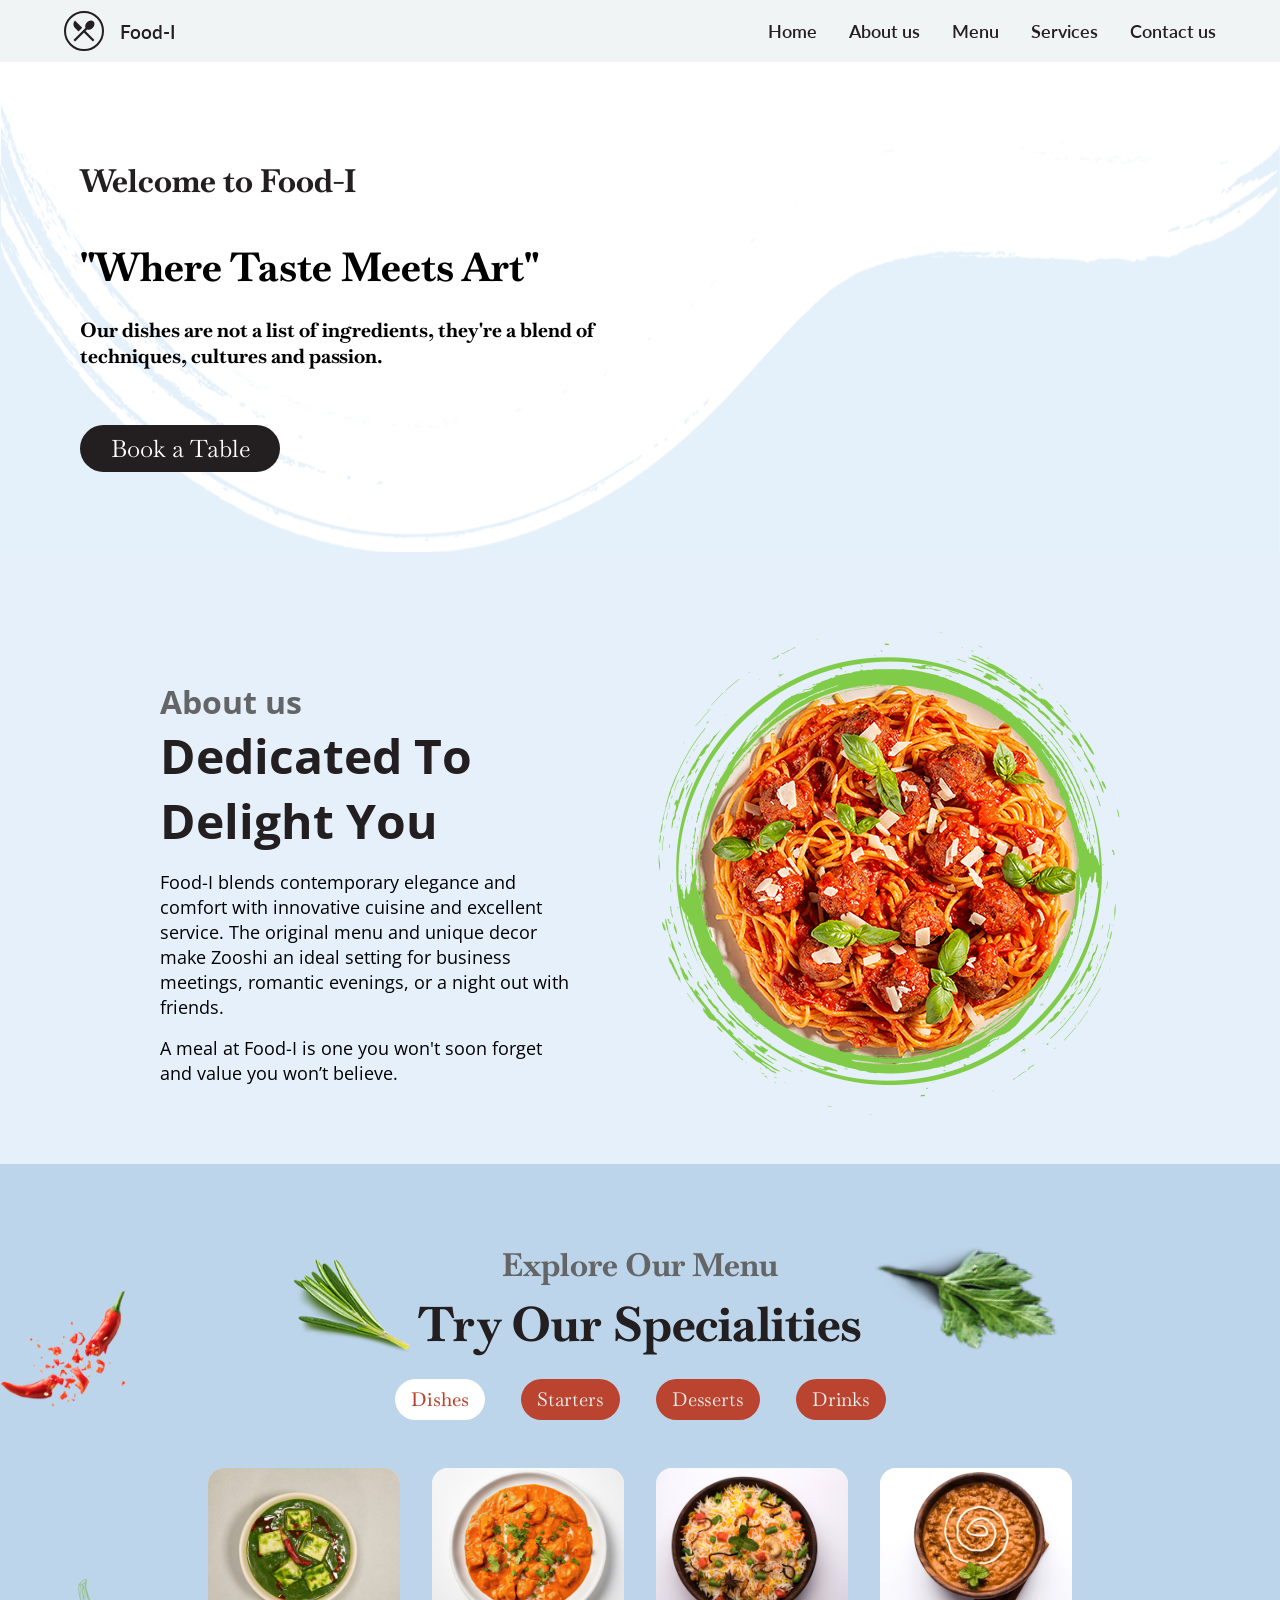
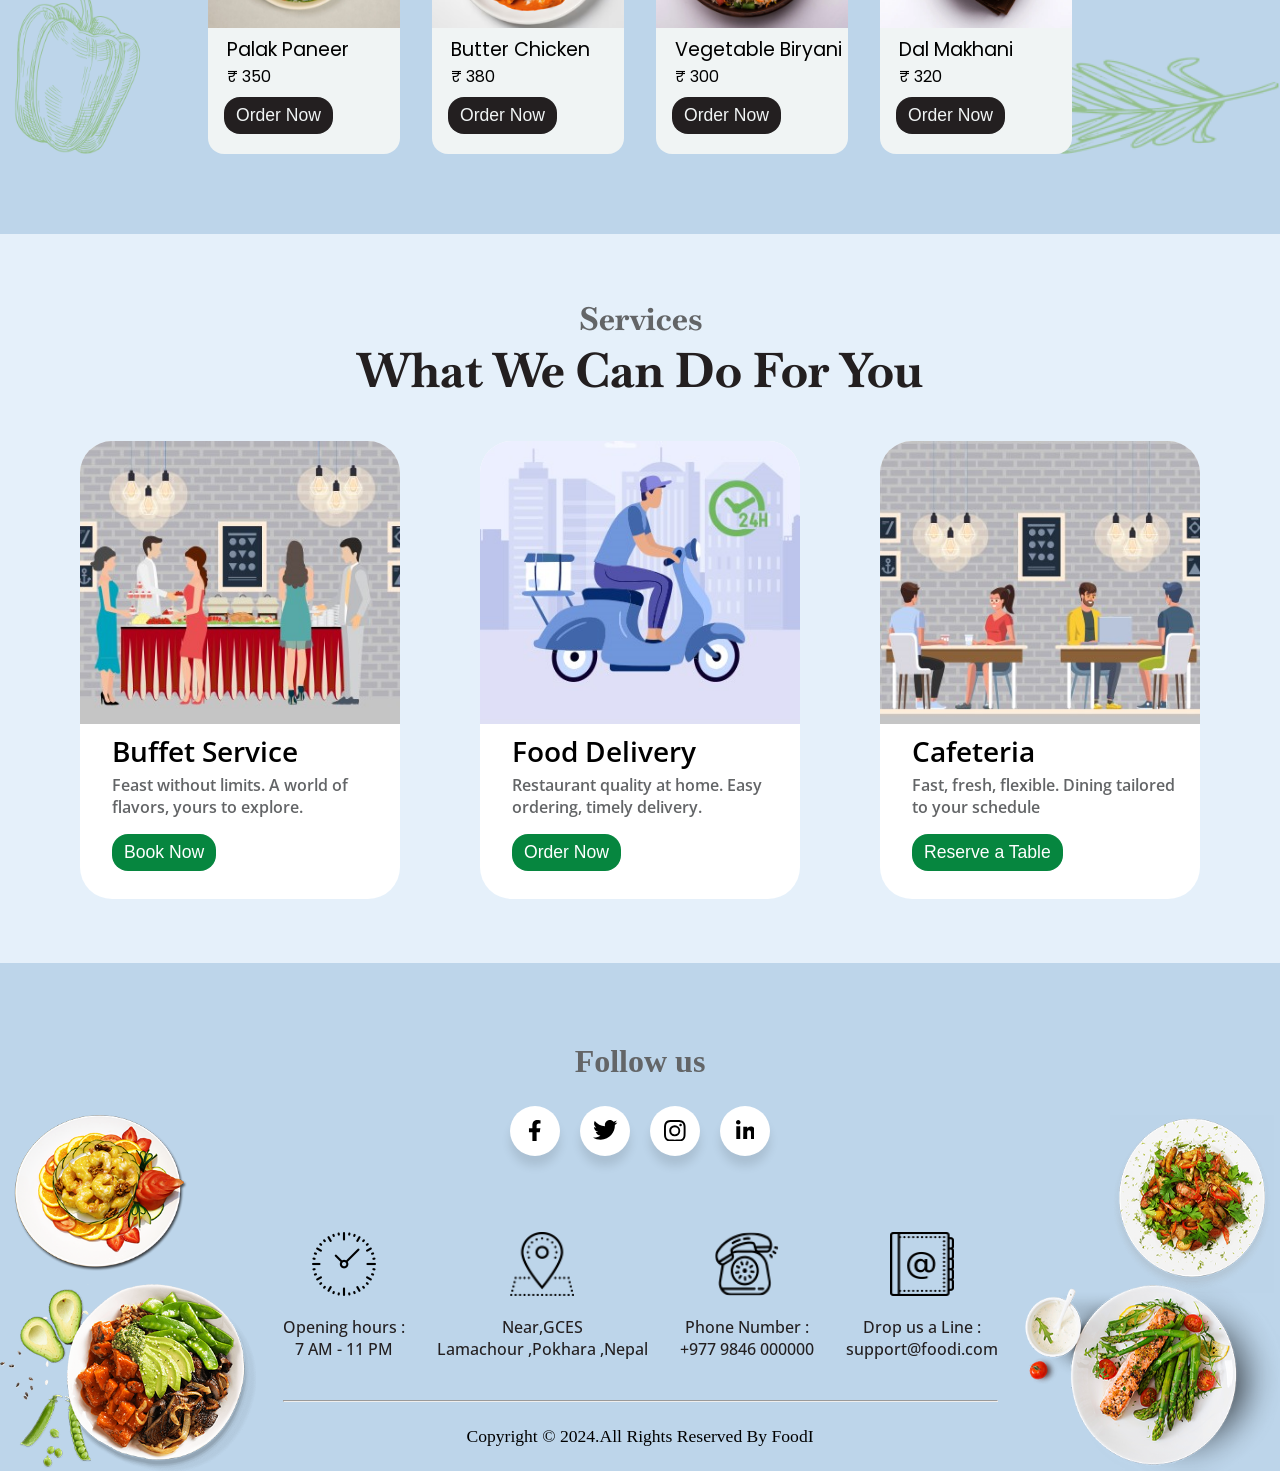
==== Restaurant-Landing-Page-main/index.html @ 5e144a86 "Proto-type of Webpage" ====
<!DOCTYPE html>
<html lang="en">

<head>
  <meta charset="UTF-8">
  <meta name="viewport" content="width=device-width, initial-scale=1.0">
  <title>Food-I</title>
  <link rel="preconnect" href="https://fonts.googleapis.com">
  <link rel="preconnect" href="https://fonts.gstatic.com" crossorigin>
  <link
    href="https://fonts.googleapis.com/css2?family=Baskervville:ital@0;1&family=Lato:ital,wght@0,100;0,300;0,400;0,700;0,900;1,100;1,300;1,400;1,700;1,900&family=Open+Sans:ital,wght@0,300..800;1,300..800&family=Playfair+Display:ital,wght@0,400..900;1,400..900&display=swap"
    rel="stylesheet">
  <link rel="stylesheet"
    href="https://fonts.googleapis.com/css2?family=Material+Symbols+Outlined:opsz,wght,FILL,GRAD@20..48,100..700,0..1,-50..200" />
  <link
    href="https://fonts.googleapis.com/css2?family=Poppins:ital,wght@0,100;0,200;0,300;0,400;0,500;0,600;0,700;0,800;0,900;1,100;1,200;1,300;1,400;1,500;1,600;1,700;1,800;1,900&display=swap"
    rel="stylesheet">
  <link rel="stylesheet" href="https://cdnjs.cloudflare.com/ajax/libs/font-awesome/6.4.0/css/all.min.css">
  <link rel="stylesheet" href="style.css">

</head>

<body>
  <header>
    <div class="brand">
      <span class="material-symbols-outlined" id="logo">
        restaurant_menu
      </span>
      <span class="brand-name">Food-I</span>
    </div>
    <nav class="desktop-nav">
      <a href="#home">Home</a>
      <a href="#about-us">About us</a>
      <a href="#menu">Menu</a>
      <a href="#services">Services</a>
      <a href="#contact-us">Contact us</a>
    </nav>
  </header>


  <main>
    <!-- home -->
    <div class="home" id="home">
      <div class="hero-section">
        <h3>Welcome to Food-I</h3>
        <h1>"Where Taste Meets Art"</h1>
        <h6>Our dishes are not a list of ingredients, they're a blend of techniques, cultures and passion.</h6>
        <button>Book a Table</button>
      </div>
      <img src="images/home-bottom.png" alt="image" srcset="" class="home-bottom-image">
    </div>

    <!-- about us -->
    <div class="about-us" id="about-us">
      <div class="about-info">
        <h3>About us</h3>
        <h2>Dedicated To Delight You</h2>
        <p>Food-I blends contemporary elegance and comfort with innovative cuisine and excellent service. The
          original menu and unique decor make Zooshi an ideal setting for business meetings, romantic evenings, or a
          night out with friends.</p>
        <p>A meal at Food-I is one you won't soon forget and value you won’t believe.</p>
      </div>
      <img src="images/about.png" alt="" srcset="" loading="lazy">
    </div>

    <!-- menu -->
    <div class="menu" id="menu">
      <div class="menu-details">

        <h3>Explore Our Menu</h3>
        <h2>Try Our Specialities</h2>

        <div class="menu-tab">
          <button class="dishes-btn active-btn">Dishes</button>
          <button class="starters-btn">Starters</button>
          <button class="desserts-btn">Desserts</button>
          <button class="drinks-btn">Drinks</button>
        </div>


        <div class="dishes">
          <!-- menu-card 1 -->
          <div class="menu-card">
            <img src="images/dishes/Palak-Paneer.jpg" alt="image" loading="lazy">
            <div class="menu-card-text">
              <p class="item-name">Palak Paneer</p>
              <p class="price">&#8377; 350</p>
            </div>
            <button class="order-btn">Order Now</button>
          </div>
          <!-- menu-card 2 -->
          <div class="menu-card">
            <img src="images/dishes/butter-chicken.avif" alt="image" loading="lazy">
            <div class="menu-card-text">
              <p class="item-name">Butter Chicken</p>
              <p>&#8377; 380</p>
            </div>
            <button class="order-btn">Order Now</button>
          </div>
          <!-- menu-card 3 -->
          <div class="menu-card">
            <img src="images/dishes/vegetable biryani.jpg" alt="image" loading="lazy">
            <div class="menu-card-text">
              <p class="item-name">Vegetable Biryani</p>
              <p>&#8377; 300</p>
            </div>
            <button class="order-btn">Order Now</button>
          </div>
          <!-- menu-card 4 -->
          <div class="menu-card">
            <img src="images/dishes/dal-makhani.webp" alt="image" loading="lazy">
            <div class="menu-card-text">
              <p class="item-name">Dal Makhani</p>
              <p>&#8377; 320</p>
            </div>
            <button class="order-btn">Order Now</button>
          </div>
        </div>

        <div class="starters hide">
          <!-- menu-card 1 -->
          <div class="menu-card">
            <img src="images/starters/spring-rolls.jpg" alt="image" loading="lazy">
            <div class="menu-card-text">
              <p class="item-name">Spring Rolls</p>
              <p class="price">&#8377; 180</p>
            </div>
            <button class="order-btn">Order Now</button>
          </div>
          <!-- menu-card 2 -->
          <div class="menu-card">
            <img src="images/starters/Papdi-Chat.jpg" alt="image" loading="lazy">
            <div class="menu-card-text">
              <p class="item-name">Papdi Chat</p>
              <p>&#8377; 150</p>
            </div>
            <button class="order-btn">Order Now</button>
          </div>
          <!-- menu-card 3 -->
          <div class="menu-card">
            <img src="images/starters/paneer-tikka.jpg" alt="image" loading="lazy">
            <div class="menu-card-text">
              <p class="item-name">Paneer Tikka</p>
              <p>&#8377; 240</p>
            </div>
            <button class="order-btn">Order Now</button>
          </div>
          <!-- menu-card 4 -->
          <div class="menu-card">
            <img src="images/starters/cheese-balls.jpg" alt="image" loading="lazy">
            <div class="menu-card-text">
              <p class="item-name">Cheese Balls</p>
              <p>&#8377; 190</p>
            </div>
            <button class="order-btn">Order Now</button>
          </div>
        </div>

        <div class="desserts hide">
          <!-- menu-card 1 -->
          <div class="menu-card">
            <img src="images/desserts/rasmalai.jpg" alt="image" loading="lazy">
            <div class="menu-card-text">
              <p class="item-name">Rasmalai</p>
              <p class="price">&#8377; 130</p>
            </div>
            <button class="order-btn">Order Now</button>
          </div>
          <!-- menu-card 2 -->
          <div class="menu-card">
            <img src="images/desserts/gajar-ka-halwa.jpg" alt="image" loading="lazy">
            <div class="menu-card-text">
              <p class="item-name">Gagar ka Halwa</p>
              <p>&#8377; 140</p>
            </div>
            <button class="order-btn">Order Now</button>
          </div>
          <!-- menu-card 3 -->
          <div class="menu-card">
            <img src="images/desserts/Mango-Kulfi.jpg" alt="image" loading="lazy">
            <div class="menu-card-text">
              <p class="item-name">Mango Kulfi</p>
              <p>&#8377; 100</p>
            </div>
            <button class="order-btn">Order Now</button>
          </div>
          <!-- menu-card 4 -->
          <div class="menu-card">
            <img src="images/desserts/kheer.jpg" alt="image" loading="lazy">
            <div class="menu-card-text">
              <p class="item-name">Kheer</p>
              <p>&#8377; 120</p>
            </div>
            <button class="order-btn">Order Now</button>
          </div>
        </div>

        <div class="drinks hide">
          <!-- menu-card 1 -->
          <div class="menu-card">
            <img src="images/drinks/masala-chai.jpg" alt="image" loading="lazy">
            <div class="menu-card-text">
              <p class="item-name">Masala Chai</p>
              <p class="price">&#8377; 50</p>
            </div>
            <button class="order-btn">Order Now</button>
          </div>
          <!-- menu-card 2 -->
          <div class="menu-card">
            <img src="images/drinks/cold-coffee.jpg" alt="image" loading="lazy">
            <div class="menu-card-text">
              <p class="item-name">Cold Coffee</p>
              <p>&#8377; 120</p>
            </div>
            <button class="order-btn">Order Now</button>
          </div>
          <!-- menu-card 3 -->
          <div class="menu-card">
            <img src="images/drinks/lassi.jpg" alt="image" loading="lazy">
            <div class="menu-card-text">
              <p class="item-name">Lassi</p>
              <p>&#8377; 80</p>
            </div>
            <button class="order-btn">Order Now</button>
          </div>
          <!-- menu-card 4 -->
          <div class="menu-card">
            <img src="images/drinks/orange-juice.jpg" alt="image" loading="lazy">
            <div class="menu-card-text">
              <p class="item-name">Orange Juice</p>
              <p>&#8377; 100</p>
            </div>
            <button class="order-btn">Order Now</button>
          </div>
        </div>

      </div>
    </div>

    <!-- services -->
    <div class="services" id="services">
      <div class="services-head">
        <h3>Services</h3>
        <h2>What We Can Do For You</h2>
      </div>

      <div class="services-body">

        <div class="services-menu-card">
          <img src="images/services/buffet-service.jpg" alt="image" loading="lazy">
          <div class="service-menu-card-body">
            <p class="service-name">Buffet Service</p>
            <p class="service-desciption">Feast without limits. A world of flavors, yours to explore.</p>
            <button class="order-btn">Book Now</button>
          </div>
        </div>

        <div class="services-menu-card">
          <img src="images/services/delivery-service.jpg" alt="image" loading="lazy">
          <div class="service-menu-card-body">
            <p class="service-name">Food Delivery</p>
            <p class="service-desciption">Restaurant quality at home. Easy ordering, timely delivery.</p>
            <button class="order-btn">Order Now</button>
          </div>
        </div>

        <div class="services-menu-card">
          <img src="images/services/cafeteria-service.jpg" alt="image" loading="lazy">
          <div class="service-menu-card-body">
            <p class="service-name">Cafeteria</p>
            <p class="service-desciption">Fast, fresh, flexible. Dining tailored to your schedule</p>
            <button class="order-btn">Reserve a Table</button>
          </div>
        </div>

      </div>

    </div>

  </main>

  <footer>
    <div class="contact-us" id="contact-us">

      <div class="follow">
        <h3>Follow us</h3>
        <ul class="wrapper">

          <li class="icon facebook">
            <span class="tooltip">Facebook</span>
            <svg viewBox="0 0 320 512" height="1.2em" fill="currentColor" xmlns="http://www.w3.org/2000/svg">
              <path
                d="M279.14 288l14.22-92.66h-88.91v-60.13c0-25.35 12.42-50.06 52.24-50.06h40.42V6.26S260.43 0 225.36 0c-73.22 0-121.08 44.38-121.08 124.72v70.62H22.89V288h81.39v224h100.17V288z">
              </path>
            </svg>
          </li>

          <li class="icon twitter">
            <span class="tooltip">Twitter</span>
            <svg height="1.8em" fill="currentColor" viewBox="0 0 48 48" xmlns="http://www.w3.org/2000/svg"
              class="twitter">
              <path
                d="M42,12.429c-1.323,0.586-2.746,0.977-4.247,1.162c1.526-0.906,2.7-2.351,3.251-4.058c-1.428,0.837-3.01,1.452-4.693,1.776C34.967,9.884,33.05,9,30.926,9c-4.08,0-7.387,3.278-7.387,7.32c0,0.572,0.067,1.129,0.193,1.67c-6.138-0.308-11.582-3.226-15.224-7.654c-0.64,1.082-1,2.349-1,3.686c0,2.541,1.301,4.778,3.285,6.096c-1.211-0.037-2.351-0.374-3.349-0.914c0,0.022,0,0.055,0,0.086c0,3.551,2.547,6.508,5.923,7.181c-0.617,0.169-1.269,0.263-1.941,0.263c-0.477,0-0.942-0.054-1.392-0.135c0.94,2.902,3.667,5.023,6.898,5.086c-2.528,1.96-5.712,3.134-9.174,3.134c-0.598,0-1.183-0.034-1.761-0.104C9.268,36.786,13.152,38,17.321,38c13.585,0,21.017-11.156,21.017-20.834c0-0.317-0.01-0.633-0.025-0.945C39.763,15.197,41.013,13.905,42,12.429">
              </path>
            </svg>
          </li>

          <li class="icon instagram">
            <span class="tooltip">Instagram</span>
            <svg xmlns="http://www.w3.org/2000/svg" height="1.2em" fill="currentColor" class="bi bi-instagram"
              viewBox="0 0 16 16">
              <path
                d="M8 0C5.829 0 5.556.01 4.703.048 3.85.088 3.269.222 2.76.42a3.917 3.917 0 0 0-1.417.923A3.927 3.927 0 0 0 .42 2.76C.222 3.268.087 3.85.048 4.7.01 5.555 0 5.827 0 8.001c0 2.172.01 2.444.048 3.297.04.852.174 1.433.372 1.942.205.526.478.972.923 1.417.444.445.89.719 1.416.923.51.198 1.09.333 1.942.372C5.555 15.99 5.827 16 8 16s2.444-.01 3.298-.048c.851-.04 1.434-.174 1.943-.372a3.916 3.916 0 0 0 1.416-.923c.445-.445.718-.891.923-1.417.197-.509.332-1.09.372-1.942C15.99 10.445 16 10.173 16 8s-.01-2.445-.048-3.299c-.04-.851-.175-1.433-.372-1.941a3.926 3.926 0 0 0-.923-1.417A3.911 3.911 0 0 0 13.24.42c-.51-.198-1.092-.333-1.943-.372C10.443.01 10.172 0 7.998 0h.003zm-.717 1.442h.718c2.136 0 2.389.007 3.232.046.78.035 1.204.166 1.486.275.373.145.64.319.92.599.28.28.453.546.598.92.11.281.24.705.275 1.485.039.843.047 1.096.047 3.231s-.008 2.389-.047 3.232c-.035.78-.166 1.203-.275 1.485a2.47 2.47 0 0 1-.599.919c-.28.28-.546.453-.92.598-.28.11-.704.24-1.485.276-.843.038-1.096.047-3.232.047s-2.39-.009-3.233-.047c-.78-.036-1.203-.166-1.485-.276a2.478 2.478 0 0 1-.92-.598 2.48 2.48 0 0 1-.6-.92c-.109-.281-.24-.705-.275-1.485-.038-.843-.046-1.096-.046-3.233 0-2.136.008-2.388.046-3.231.036-.78.166-1.204.276-1.486.145-.373.319-.64.599-.92.28-.28.546-.453.92-.598.282-.11.705-.24 1.485-.276.738-.034 1.024-.044 2.515-.045v.002zm4.988 1.328a.96.96 0 1 0 0 1.92.96.96 0 0 0 0-1.92zm-4.27 1.122a4.109 4.109 0 1 0 0 8.217 4.109 4.109 0 0 0 0-8.217zm0 1.441a2.667 2.667 0 1 1 0 5.334 2.667 2.667 0 0 1 0-5.334z">
              </path>
            </svg>
          </li>

          <li class="icon linkedin">
            <span class="tooltip">LinkedIn</span>
            <svg viewBox="0 0 448 512" height="1.2em" fill="currentColor" xmlns="http://www.w3.org/2000/svg">
              <path
                d="M100.28 448H7.4V149.3h92.88zm-46.44-339C24.23 109 0 84.77 0 54.5S24.23 0 53.84 0s53.84 24.23 53.84 54.5-24.23 54.5-53.84 54.5zM447.95 448h-92.68V302.4c0-34.7-12.38-58.4-43.3-58.4-23.62 0-37.6 15.9-43.7 31.3-2.3 5.5-2.9 13.2-2.9 20.9V448h-92.8s1.2-262.9 0-290.2h92.8v41.1c12.3-19 34.4-46.1 83.7-46.1 61.1 0 106.9 39.8 106.9 125.3V448z">
              </path>
            </svg>
          </li>
        </ul>

      </div>

      <div class="contact-body">

        <div class="timing">
          <img src="icons/timing.png" alt="image">
          <p>Opening hours : </p>
          <p>7 AM - 11 PM</p>
        </div>

        <div class="location">
          <img src="icons/location.png" alt="image">
          <p>Near,GCES</p>
          <p>Lamachour ,Pokhara ,Nepal</p>
        </div>

        <div class="phone">
          <img src="icons/phone.png" alt="image">
          <p>Phone Number :</p>
          <p>+977 9846 000000</p>
        </div>

        <div class="email">
          <img src="icons/email.png" alt="image">
          <p>Drop us a Line :</p>
          <p>support@foodi.com</p>
        </div>

      </div>

      <hr>

    </div>

    <div class="copyright">
      Copyright &copy; 2024.All Rights Reserved By FoodI
    </div>
  </footer>

  <script src="script.js"></script>
</body>

</html>
---- Restaurant-Landing-Page-main/style.css ----
* {
  margin: 0;
  padding: 0;
  box-sizing: border-box;
  text-decoration: none;
  font-style: normal;
}
:root {
  --black: #231f20;
  --blue: #e5f0faff;
  --navy-blue: #bdd5ea;
  --light: #f0f4f4ff;
  --platinum: #e1e7e7ff;
  --gray: rgb(99, 101, 103);
  --red: #bb4430;
  --green: #28c76f;
  --dark-green: #06863f;
  --white: #ffffff;
}

/* header */
header {
  font-family: "Lato", sans-serif;
  font-weight: 600;
  display: flex;
  align-items: center;
  justify-content: space-between;
  position: fixed;
  top: 0px;
  z-index: 100;
  width: 100%;
  font-size: 1.1rem;
  background-color: var(--light);
  color: var(--black);
  padding: 0 4rem;
}
.brand {
  display: flex;
  align-items: center;
  gap: 1rem;
  font-size: 1.2rem;
}
#logo {
  font-size: 1.75rem;
  border-radius: 50%;
  padding: 0.25rem;
  border: 2px solid var(--black);
  margin: 0.7rem 0;
}
nav {
  display: flex;
  gap: 2rem;
}
nav a {
  color: var(--black);
}
nav a:hover {
  color: var(--green);
}


/* home */
.home {
  padding-top: 5rem;
  font-family: "Baskervville", serif;
  display: flex;
  background-image: url("images/home.jpg");
  background-position: right;
  background-size: cover;
  background-repeat: no-repeat;
  position: relative;
}
.hero-section {
  display: flex;
  flex-direction: column;
  justify-content: center;
  padding: 5rem;
  font-size: 1.25rem;
  max-width: 55%;
  z-index: 1;
}
.hero-section h3 {
  color: var(--black);
}
.hero-section h1 {
  margin-top: 2.5rem;
  margin-bottom: 1.5rem;
}
.hero-section h6 {
  font-size: 1.25rem;
}
.hero-section button {
  font-family: "Baskervville", serif;
  width: 12.5rem;
  font-size: 1.5rem;
  background-color: var(--black);
  color: var(--white);
  border-radius: 5rem;
  padding: 0.5rem;
  margin-top: 3.5rem;
  border: none;
}
button:hover {
  opacity: 0.8;
  cursor: pointer;
}
.home-bottom-image {
  height: 50vh;
  width: 100%;
  position: absolute;
  bottom: -2px;
}



/* about us */
.about-us {
  background-color: var(--blue);
  display: flex;
  padding: 5rem 10rem 0;
  gap: 5rem;
  font-family: "Open Sans", sans-serif;
  padding-bottom: 3rem;
}
h3 {
  font-size: 2rem;
  color: var(--gray);
}
h2 {
  color: var(--black);
  font-size: 3rem;
}
.about-info h3 {
  padding-top: 3rem;
}
.about-info p {
  font-size: 1.15rem;
  margin-top: 1rem;
}

/* menu */
.menu {
  display: flex;
  background-color: var(--navy-blue);
  justify-content: space-between;
  font-family: "Baskervville", serif;
  padding: 5rem 0;
}

.menu-details {
  flex: 1;
  display: flex;
  flex-direction: column;
  align-items: center;
  background-image: url("images/menu-left.png"), url("images/menu-right.png");
  background-position: left center, right center;
  background-repeat: no-repeat;
  background-size: 32% 100%;
}
.menu-details h3 {
  margin-bottom: 0.5rem;
}
.menu-tab {
  margin-top: 1.5rem;
}
.menu-tab button {
  font-family: "Baskervville", serif;
  font-size: 1.2rem;
  margin: 0 1rem;
  padding: 0.5rem 1rem;
  border-radius: 2rem;
  border: none;
}
.dishes-btn,
.starters-btn,
.desserts-btn,
.drinks-btn {
  background-color: var(--red);
  color: var(--light);
}

.dishes,
.starters,
.desserts,
.drinks {
  margin-top: 3rem;
  display: flex;
}
.menu-card {
  background-color: var(--light);
  margin: 0 1rem;
  border-radius: 1rem;
  overflow: hidden;
  font-family: "Poppins", sans-serif;
  width: 25%;
  height: 100%;
}
.menu-card:hover {
  transform: translateY(-0.5rem);
  transition: all 0.2s linear;
  box-shadow: 0px 0px 15px 5px rgba(128, 128, 128, 0.5);
}
.menu-card img {
  height: 10rem;
  width: 15vw;
  object-fit: cover;
  object-position: center;
}
.menu-card-text {
  padding-left: 1.2rem;
}
.item-name {
  font-size: 1.2rem;
}
.order-btn {
  margin: 0.5rem 0 1.25rem 1rem;
  font-size: 1.1rem;
  padding: 0.5rem 0.75rem;
  border-radius: 1rem;
  background-color: var(--black);
  color: var(--light);
  border: none;
}


/* services */
.services {
  font-weight: 600;
  width: 100%;
  padding: 4rem 0rem;
  display: flex;
  flex-direction: column;
  align-items: center;
  background-color: var(--blue);
}
.services-head {
  text-align: center;
  font-family: "Baskervville", serif;
}
.services-body {
  margin-top: 2.5rem;
  display: flex;
  gap: 5rem;
  justify-content: center;
  font-family: "Open Sans", sans-serif;
}
.services-menu-card {
  background-color: var(--white);
  border-radius: 2rem;
  width: 25%;
  overflow: hidden;
  display: flex;
  flex-direction: column;
  justify-content: center;
}
.services-menu-card:hover {
  transform: translateY(-1rem);
  transition: all 0.2s linear;
  box-shadow: 0px 0px 15px 5px rgba(128, 128, 128, 0.5);
}
.service-menu-card-body {
  padding: 0.5rem 1rem;
}
.services-menu-card img {
  width: 100%;
  height: 100%;
}
.service-name {
  font-size: 1.75rem;
  padding-left: 1rem;
  color: var(--text-primary);
}
.service-desciption {
  color: var(--gray);
  padding-left: 1rem;
  padding-top: 0.25rem;
  padding-bottom: 0.5rem;
}
.service-menu-card-body button {
  color: var(--white);
  background-color: var(--dark-green);
}

/* footer */
footer{
  background-image: url("images/contact-left.png"), url("images/contact-right.png");
  background-position: left bottom, right bottom;
  background-repeat: no-repeat;
  background-size: 20% 70%;
  background-color: var(--navy-blue);
  padding: 5rem 0 1.5rem;
  display: flex;
  flex-direction: column;
  align-items: center;
}
.contact-body{
  display: flex;
  gap: 2rem;
  color: var(--black);
  font-weight: 500;
  font-family: "Open Sans", sans-serif;
  margin: 2rem 0 2.5rem;
}
.contact-body img {
  filter: brightness(0) saturate(100%);
  width: 4rem;
  height: 4rem;
  margin-bottom: 1.25rem;
}

.timing,.location,.phone,.email{
  display: flex;
  flex-direction: column;
  align-items: center;
}
.copyright{
  font-size: 1.1rem;
  margin-top: 1.5rem;
}

/* follow */
.follow{
  display: flex;
  flex-direction: column;
  align-items: center;
}
.wrapper {
  display: inline-flex;
  list-style: none;
  height: 120px;
  width: 100%;
  padding-top: 1rem;
  font-family: "Poppins", sans-serif;
  justify-content: center;
}

.wrapper .icon {
  position: relative;
  background: #fff;
  border-radius: 50%;
  margin: 10px;
  width: 50px;
  height: 50px;
  font-size: 18px;
  display: flex;
  justify-content: center;
  align-items: center;
  flex-direction: column;
  box-shadow: 0 10px 10px rgba(0, 0, 0, 0.1);
  cursor: pointer;
  transition: all 0.2s cubic-bezier(0.68, -0.55, 0.265, 1.55);
}

.wrapper .tooltip {
  position: absolute;
  top: 0;
  font-size: 14px;
  background: #fff;
  color: #fff;
  padding: 5px 8px;
  border-radius: 5px;
  box-shadow: 0 10px 10px rgba(0, 0, 0, 0.1);
  opacity: 0;
  pointer-events: none;
  transition: all 0.3s cubic-bezier(0.68, -0.55, 0.265, 1.55);
}

.wrapper .tooltip::before {
  position: absolute;
  content: "";
  height: 8px;
  width: 8px;
  background: #fff;
  bottom: -3px;
  left: 50%;
  transform: translate(-50%) rotate(45deg);
  transition: all 0.3s cubic-bezier(0.68, -0.55, 0.265, 1.55);
}

.wrapper .icon:hover .tooltip {
  top: -45px;
  opacity: 1;
  visibility: visible;
  pointer-events: auto;
}

.wrapper .icon:hover span,
.wrapper .icon:hover .tooltip {
  text-shadow: 0px -1px 0px rgba(0, 0, 0, 0.1);
}

.wrapper .facebook:hover,
.wrapper .facebook:hover .tooltip,
.wrapper .facebook:hover .tooltip::before {
  background: #1877f2;
  color: #fff;
}

.wrapper .twitter:hover,
.wrapper .twitter:hover .tooltip,
.wrapper .twitter:hover .tooltip::before {
  background: #1da1f2;
  color: #fff;
}

.wrapper .instagram:hover,
.wrapper .instagram:hover .tooltip,
.wrapper .instagram:hover .tooltip::before {
  background: #e4405f;
  color: #fff;
}
.wrapper .linkedin:hover,
.wrapper .linkedin:hover .tooltip,
.wrapper .linkedin:hover .tooltip::before {
  background: #0a66c2;
  color: #fff;
}

/* for showing change in menu category */
.active-btn {
  font-weight: 500;
  background-color: var(--white);
  color: var(--red);
}
.hide {
  display: none;
}
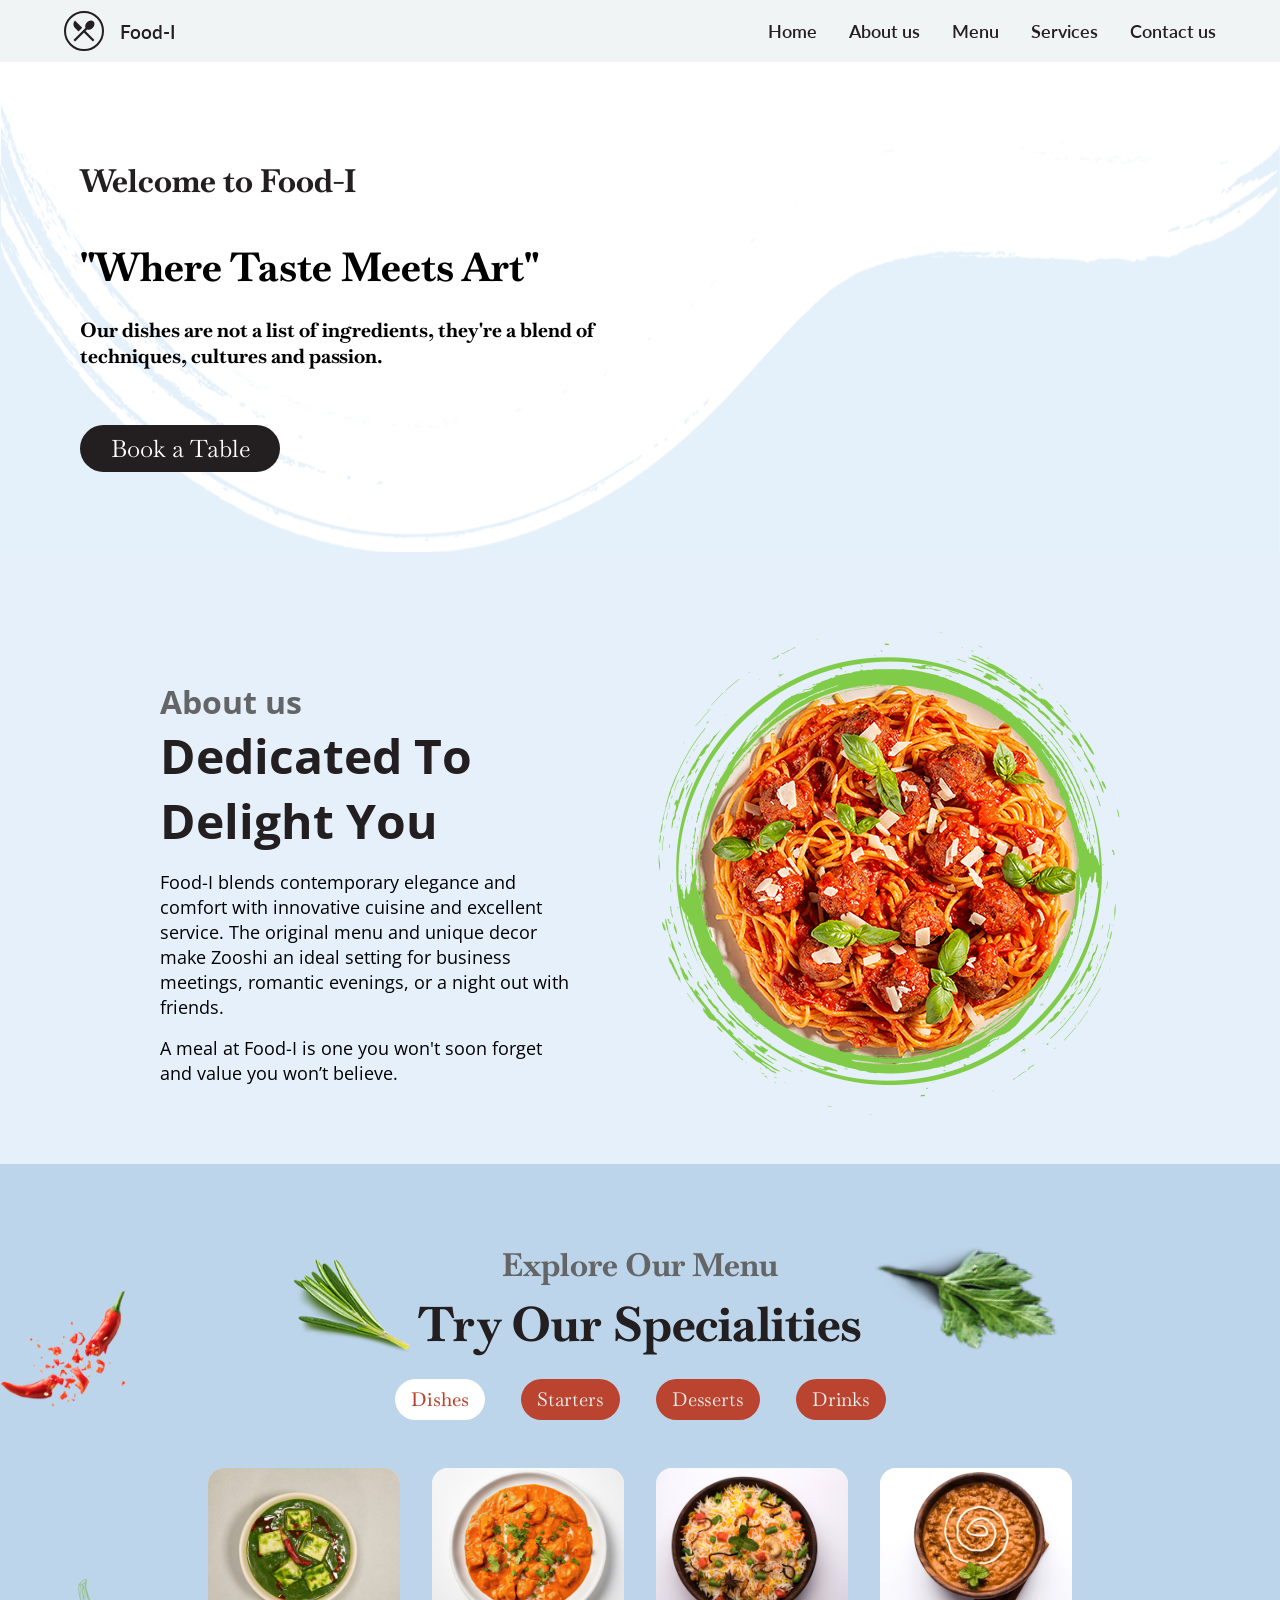
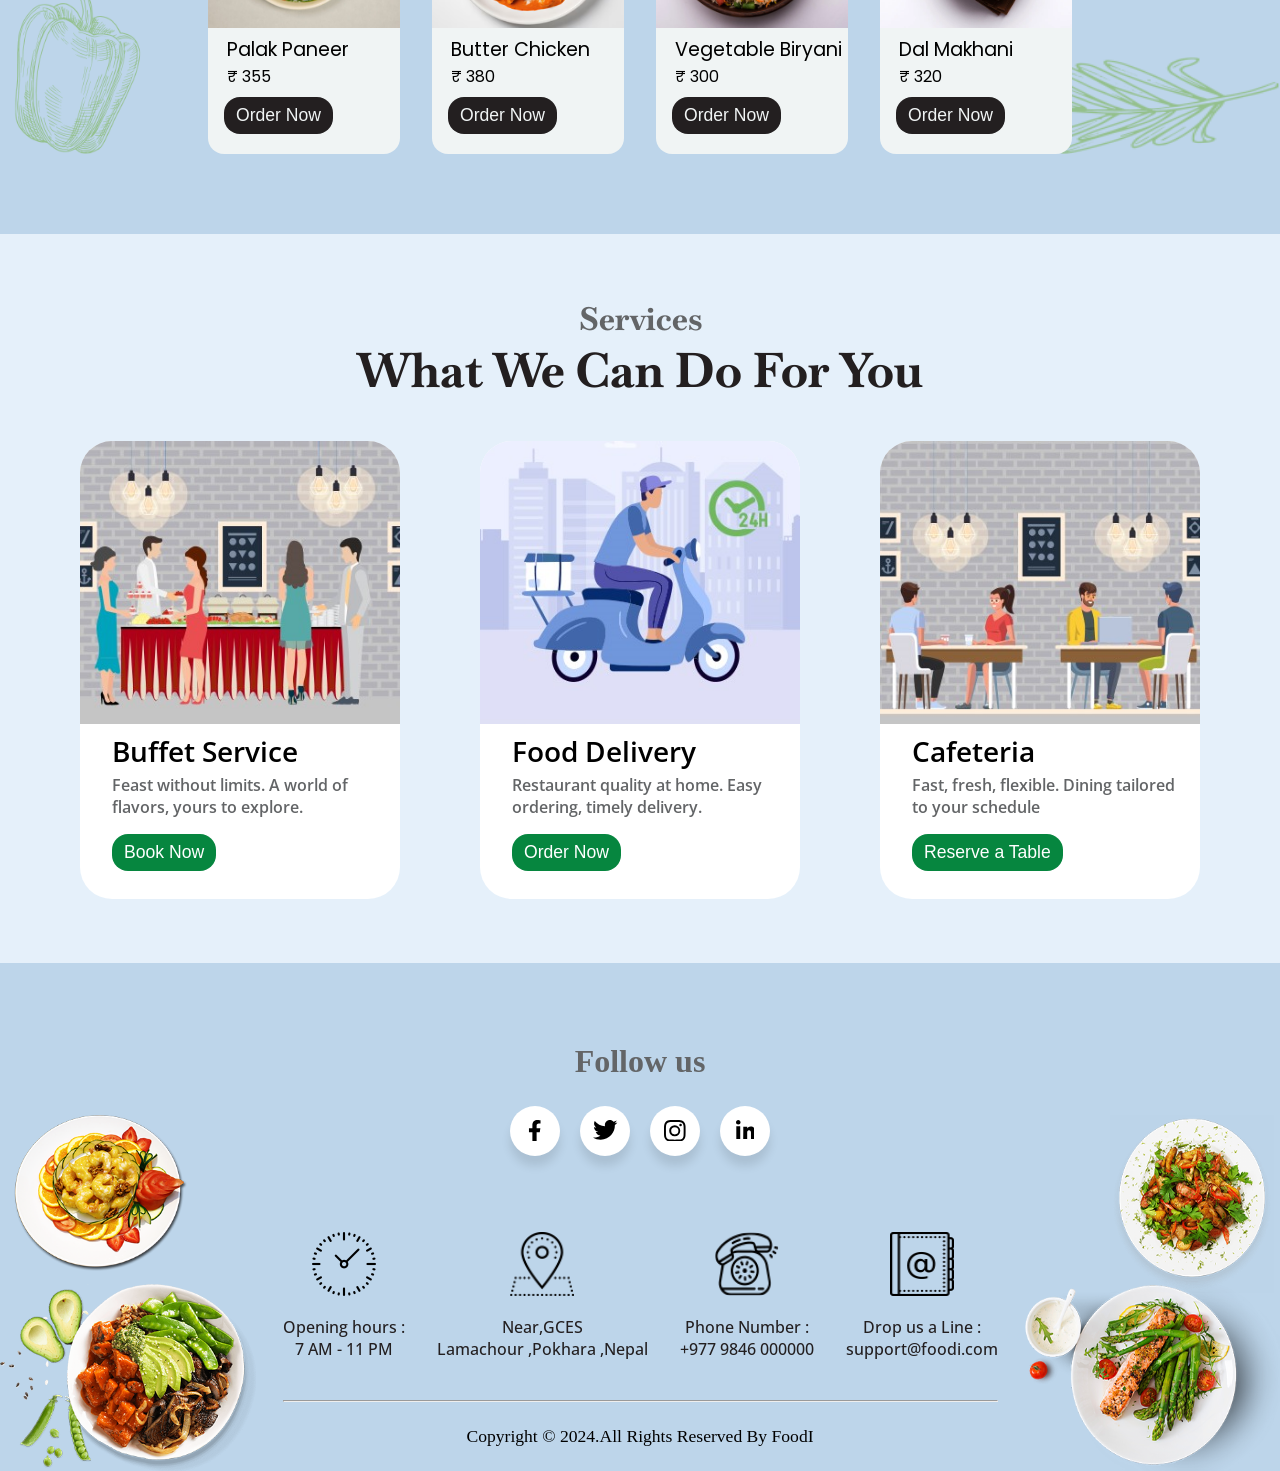
==== commit 836dafec: "Price Updated" ====
--- a/Restaurant-Landing-Page-main/index.html
+++ b/Restaurant-Landing-Page-main/index.html
@@ -4,7 +4,7 @@
 <head>
   <meta charset="UTF-8">
   <meta name="viewport" content="width=device-width, initial-scale=1.0">
-  <title>Food-I</title>
+  <title>Food-I Nepal </title>
   <link rel="preconnect" href="https://fonts.googleapis.com">
   <link rel="preconnect" href="https://fonts.gstatic.com" crossorigin>
   <link
@@ -84,7 +84,7 @@
             <img src="images/dishes/Palak-Paneer.jpg" alt="image" loading="lazy">
             <div class="menu-card-text">
               <p class="item-name">Palak Paneer</p>
-              <p class="price">&#8377; 350</p>
+              <p class="price">&#8377; 355</p>
             </div>
             <button class="order-btn">Order Now</button>
           </div>
